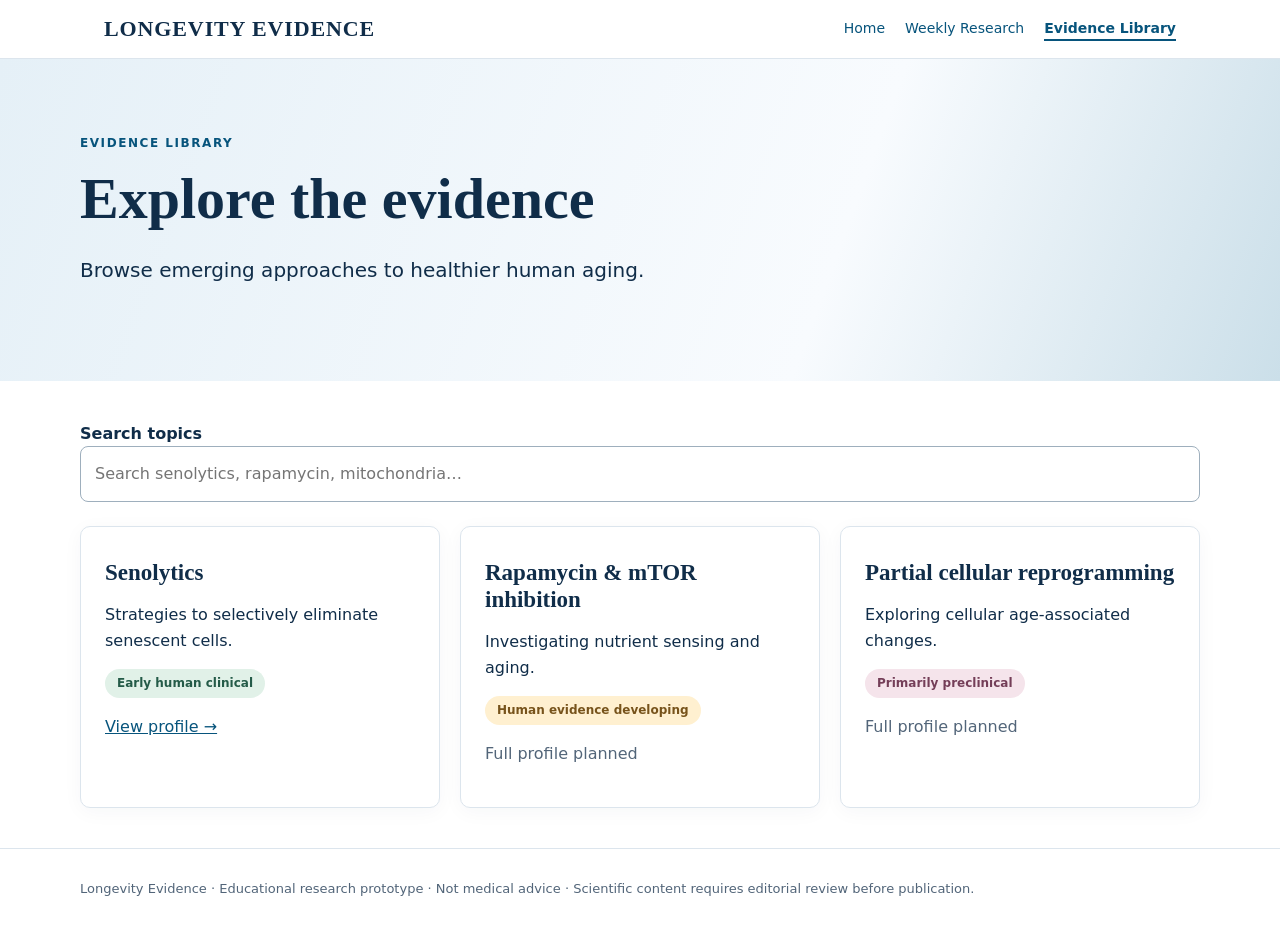
==== library.html @ 4e04d85f "Add files via upload Initial Longevity Evidence website" ====
<!doctype html><html lang="en"><head><meta charset="utf-8"><meta name="viewport" content="width=device-width, initial-scale=1"><meta name="description" content="Clear, evidence-led coverage of aging biology and rejuvenation research."><title>Evidence Library | Longevity Evidence</title><link rel="stylesheet" href="style.css"></head><body><header><nav><a class="brand" href="index.html">LONGEVITY EVIDENCE</a><div class="links"><a href="index.html" >Home</a><a href="research.html" >Weekly Research</a><a href="library.html" aria-current=page>Evidence Library</a></div></nav></header><div class="hero"><div class="wrap"><div class="eyebrow">Evidence library</div><h1>Explore the evidence</h1><p class="lead">Browse emerging approaches to healthier human aging.</p></div></div>
<section><div class="wrap"><label for="search"><strong>Search topics</strong></label><input id="search" type="search" placeholder="Search senolytics, rapamycin, mitochondria…" aria-label="Search evidence topics"><div class="grid" id="topics">
<article class="card" data-name="senolytics senescent cells"><h3>Senolytics</h3><p>Strategies to selectively eliminate senescent cells.</p><span class="pill">Early human clinical</span><p><a href="senolytics.html">View profile →</a></p></article>
<article class="card" data-name="rapamycin mtor"><h3>Rapamycin &amp; mTOR inhibition</h3><p>Investigating nutrient sensing and aging.</p><span class="pill warn">Human evidence developing</span><p class="muted">Full profile planned</p></article>
<article class="card" data-name="partial cellular reprogramming"><h3>Partial cellular reprogramming</h3><p>Exploring cellular age-associated changes.</p><span class="pill pre">Primarily preclinical</span><p class="muted">Full profile planned</p></article>
</div><p id="empty" hidden>No matching topics.</p></div></section>
<script>const input=document.querySelector("#search");input.addEventListener("input",()=>{let visible=0;document.querySelectorAll("#topics article").forEach(card=>{const match=card.dataset.name.includes(input.value.toLowerCase().trim());card.hidden=!match;if(match)visible++});document.querySelector("#empty").hidden=visible!==0})</script><footer><div class="wrap">Longevity Evidence · Educational research prototype · Not medical advice · Scientific content requires editorial review before publication.</div></footer></body></html>
---- style.css ----
:root{--navy:#102d49;--blue:#07547c;--muted:#526579;--line:#dce5ed;--bg:#f5f8fb}
*{box-sizing:border-box}body{margin:0;font:16px/1.6 system-ui,-apple-system,Segoe UI,sans-serif;color:var(--navy);background:#fff}
a{color:var(--blue)}header{border-bottom:1px solid var(--line);background:white;position:sticky;top:0;z-index:2}
nav{max-width:1120px;margin:auto;padding:16px 24px;display:flex;justify-content:space-between;align-items:center;gap:20px;flex-wrap:wrap}
.brand{font:700 22px Georgia,serif;letter-spacing:.04em;text-decoration:none;color:var(--navy)}
nav .links{display:flex;gap:20px;flex-wrap:wrap}nav .links a{text-decoration:none;font-size:14px}
nav .links a[aria-current=page]{font-weight:700;border-bottom:2px solid var(--blue)}
.hero{background:linear-gradient(110deg,#e5f0f7,#f8fbfe 65%,#cbdfe9);padding:75px 24px}
.wrap{max-width:1120px;margin:auto}.eyebrow{text-transform:uppercase;letter-spacing:.13em;font-size:12px;font-weight:700;color:var(--blue)}
h1,h2,h3{font-family:Georgia,serif;line-height:1.18}h1{font-size:clamp(36px,5vw,58px);max-width:740px;margin:12px 0}
h2{font-size:30px}h3{font-size:23px}p{max-width:800px}.lead{font-size:20px;max-width:690px}
.btn{display:inline-block;background:var(--blue);color:white;text-decoration:none;padding:12px 18px;border-radius:6px;font-weight:650;margin:8px 10px 0 0}
.btn.alt{background:white;color:var(--blue);border:1px solid var(--blue)}
section{padding:40px 24px}.soft{background:var(--bg)}.grid{display:grid;grid-template-columns:repeat(3,minmax(0,1fr));gap:20px}
.card{background:white;border:1px solid var(--line);border-radius:10px;padding:24px;box-shadow:0 4px 20px #0c34510a}
.card h3{margin:8px 0}.pill{display:inline-block;background:#e1f1e8;color:#245b48;border-radius:99px;padding:5px 12px;font-size:12px;font-weight:700}
.pill.warn{background:#fff0d0;color:#77531b}.pill.pre{background:#f5e4eb;color:#743e58}
.muted{color:var(--muted)}.cols{display:grid;grid-template-columns:2fr 1fr;gap:30px}
table{width:100%;border-collapse:collapse}td,th{text-align:left;border-bottom:1px solid var(--line);padding:12px;vertical-align:top}
input{width:100%;padding:14px;border:1px solid #9eafbd;border-radius:8px;font:inherit;margin:0 0 24px}
footer{padding:30px 24px;border-top:1px solid var(--line);font-size:13px;color:var(--muted)}
.notice{background:#edf4f8;border-left:4px solid var(--blue);padding:16px 20px;border-radius:4px}
@media(max-width:700px){.grid,.cols{grid-template-columns:1fr}.hero{padding:50px 24px}nav{align-items:flex-start}.brand{font-size:19px}}
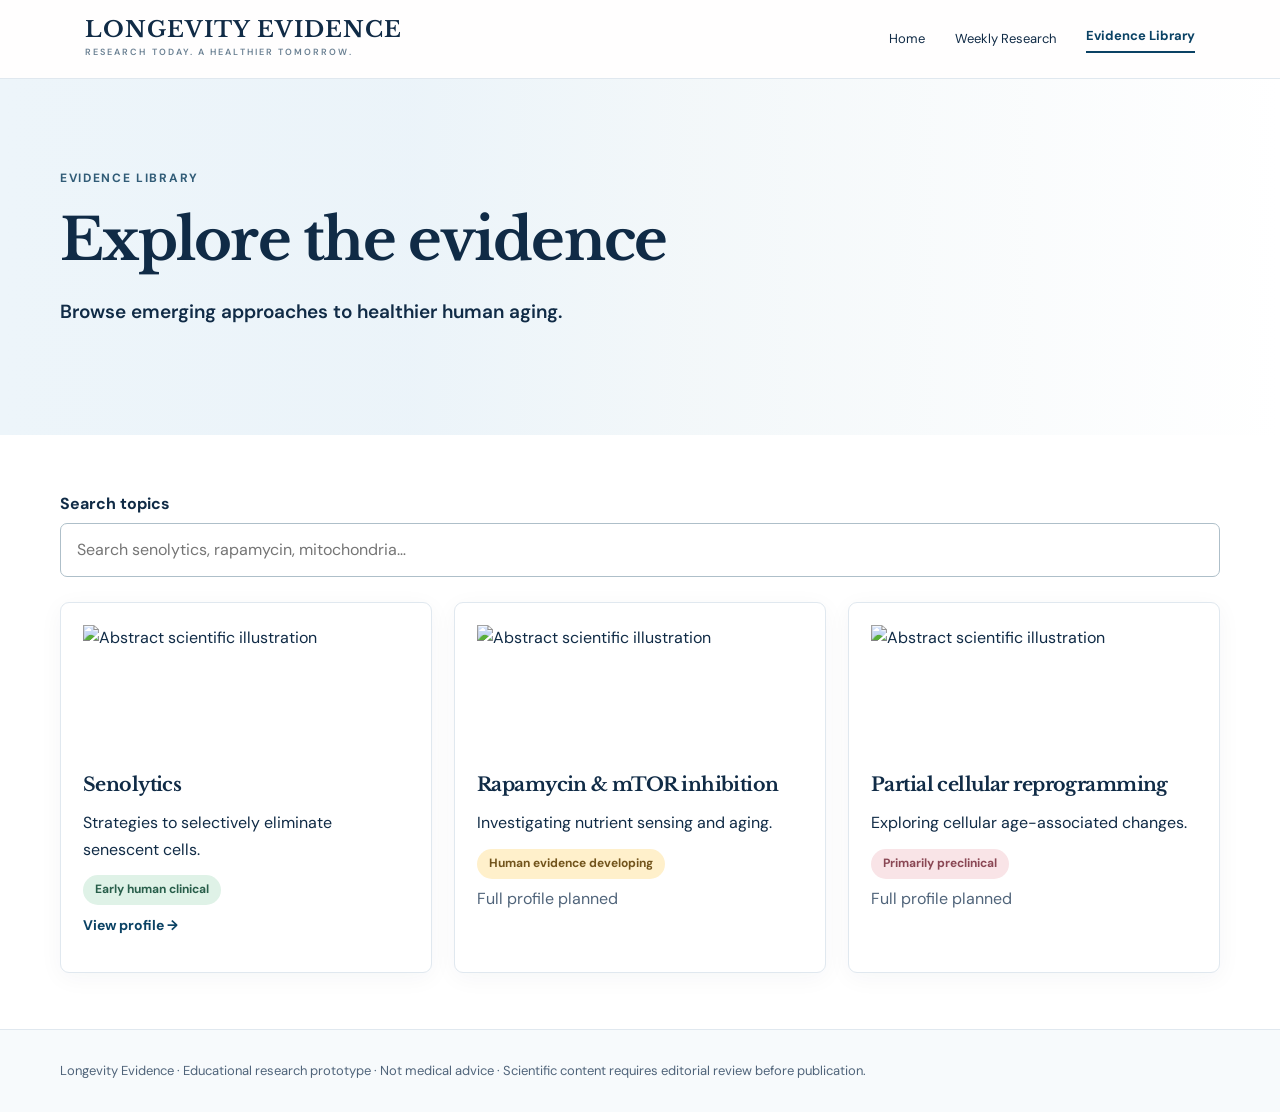
==== commit 5882593b: "Add files via upload Website visual redesign v0.2." ====
--- a/library.html
+++ b/library.html
@@ -1,7 +1,7 @@
-<!doctype html><html lang="en"><head><meta charset="utf-8"><meta name="viewport" content="width=device-width, initial-scale=1"><meta name="description" content="Clear, evidence-led coverage of aging biology and rejuvenation research."><title>Evidence Library | Longevity Evidence</title><link rel="stylesheet" href="style.css"></head><body><header><nav><a class="brand" href="index.html">LONGEVITY EVIDENCE</a><div class="links"><a href="index.html" >Home</a><a href="research.html" >Weekly Research</a><a href="library.html" aria-current=page>Evidence Library</a></div></nav></header><div class="hero"><div class="wrap"><div class="eyebrow">Evidence library</div><h1>Explore the evidence</h1><p class="lead">Browse emerging approaches to healthier human aging.</p></div></div>
+<!doctype html><html lang="en"><head><meta charset="utf-8"><meta name="viewport" content="width=device-width, initial-scale=1"><meta name="description" content="Clear, evidence-led coverage of aging biology and rejuvenation research."><title>Evidence Library | Longevity Evidence</title><link rel="stylesheet" href="style.css"></head><body><header><nav><a class="brand" href="index.html">LONGEVITY EVIDENCE<span class="tagline">RESEARCH TODAY. A HEALTHIER TOMORROW.</span></a><div class="links"><a href="index.html" >Home</a><a href="research.html" >Weekly Research</a><a href="library.html" aria-current=page>Evidence Library</a></div></nav></header><div class="hero"><div class="wrap"><div class="eyebrow">Evidence library</div><h1>Explore the evidence</h1><p class="lead">Browse emerging approaches to healthier human aging.</p></div></div>
 <section><div class="wrap"><label for="search"><strong>Search topics</strong></label><input id="search" type="search" placeholder="Search senolytics, rapamycin, mitochondria…" aria-label="Search evidence topics"><div class="grid" id="topics">
-<article class="card" data-name="senolytics senescent cells"><h3>Senolytics</h3><p>Strategies to selectively eliminate senescent cells.</p><span class="pill">Early human clinical</span><p><a href="senolytics.html">View profile →</a></p></article>
-<article class="card" data-name="rapamycin mtor"><h3>Rapamycin &amp; mTOR inhibition</h3><p>Investigating nutrient sensing and aging.</p><span class="pill warn">Human evidence developing</span><p class="muted">Full profile planned</p></article>
-<article class="card" data-name="partial cellular reprogramming"><h3>Partial cellular reprogramming</h3><p>Exploring cellular age-associated changes.</p><span class="pill pre">Primarily preclinical</span><p class="muted">Full profile planned</p></article>
+<article class="card" data-name="senolytics senescent cells"><img src="assets/cells.svg" alt="Abstract scientific illustration"><h3>Senolytics</h3><p>Strategies to selectively eliminate senescent cells.</p><span class="pill">Early human clinical</span><p><a href="senolytics.html">View profile →</a></p></article>
+<article class="card" data-name="rapamycin mtor"><img src="assets/molecule.svg" alt="Abstract scientific illustration"><h3>Rapamycin &amp; mTOR inhibition</h3><p>Investigating nutrient sensing and aging.</p><span class="pill warn">Human evidence developing</span><p class="muted">Full profile planned</p></article>
+<article class="card" data-name="partial cellular reprogramming"><img src="assets/dna.svg" alt="Abstract scientific illustration"><h3>Partial cellular reprogramming</h3><p>Exploring cellular age-associated changes.</p><span class="pill pre">Primarily preclinical</span><p class="muted">Full profile planned</p></article>
 </div><p id="empty" hidden>No matching topics.</p></div></section>
 <script>const input=document.querySelector("#search");input.addEventListener("input",()=>{let visible=0;document.querySelectorAll("#topics article").forEach(card=>{const match=card.dataset.name.includes(input.value.toLowerCase().trim());card.hidden=!match;if(match)visible++});document.querySelector("#empty").hidden=visible!==0})</script><footer><div class="wrap">Longevity Evidence · Educational research prototype · Not medical advice · Scientific content requires editorial review before publication.</div></footer></body></html>
--- a/style.css
+++ b/style.css
@@ -1,24 +1,22 @@
-
-:root{--navy:#102d49;--blue:#07547c;--muted:#526579;--line:#dce5ed;--bg:#f5f8fb}
-*{box-sizing:border-box}body{margin:0;font:16px/1.6 system-ui,-apple-system,Segoe UI,sans-serif;color:var(--navy);background:#fff}
-a{color:var(--blue)}header{border-bottom:1px solid var(--line);background:white;position:sticky;top:0;z-index:2}
-nav{max-width:1120px;margin:auto;padding:16px 24px;display:flex;justify-content:space-between;align-items:center;gap:20px;flex-wrap:wrap}
-.brand{font:700 22px Georgia,serif;letter-spacing:.04em;text-decoration:none;color:var(--navy)}
-nav .links{display:flex;gap:20px;flex-wrap:wrap}nav .links a{text-decoration:none;font-size:14px}
-nav .links a[aria-current=page]{font-weight:700;border-bottom:2px solid var(--blue)}
-.hero{background:linear-gradient(110deg,#e5f0f7,#f8fbfe 65%,#cbdfe9);padding:75px 24px}
-.wrap{max-width:1120px;margin:auto}.eyebrow{text-transform:uppercase;letter-spacing:.13em;font-size:12px;font-weight:700;color:var(--blue)}
-h1,h2,h3{font-family:Georgia,serif;line-height:1.18}h1{font-size:clamp(36px,5vw,58px);max-width:740px;margin:12px 0}
-h2{font-size:30px}h3{font-size:23px}p{max-width:800px}.lead{font-size:20px;max-width:690px}
-.btn{display:inline-block;background:var(--blue);color:white;text-decoration:none;padding:12px 18px;border-radius:6px;font-weight:650;margin:8px 10px 0 0}
-.btn.alt{background:white;color:var(--blue);border:1px solid var(--blue)}
-section{padding:40px 24px}.soft{background:var(--bg)}.grid{display:grid;grid-template-columns:repeat(3,minmax(0,1fr));gap:20px}
-.card{background:white;border:1px solid var(--line);border-radius:10px;padding:24px;box-shadow:0 4px 20px #0c34510a}
-.card h3{margin:8px 0}.pill{display:inline-block;background:#e1f1e8;color:#245b48;border-radius:99px;padding:5px 12px;font-size:12px;font-weight:700}
-.pill.warn{background:#fff0d0;color:#77531b}.pill.pre{background:#f5e4eb;color:#743e58}
-.muted{color:var(--muted)}.cols{display:grid;grid-template-columns:2fr 1fr;gap:30px}
-table{width:100%;border-collapse:collapse}td,th{text-align:left;border-bottom:1px solid var(--line);padding:12px;vertical-align:top}
-input{width:100%;padding:14px;border:1px solid #9eafbd;border-radius:8px;font:inherit;margin:0 0 24px}
-footer{padding:30px 24px;border-top:1px solid var(--line);font-size:13px;color:var(--muted)}
-.notice{background:#edf4f8;border-left:4px solid var(--blue);padding:16px 20px;border-radius:4px}
-@media(max-width:700px){.grid,.cols{grid-template-columns:1fr}.hero{padding:50px 24px}nav{align-items:flex-start}.brand{font-size:19px}}
+@import url('https://fonts.googleapis.com/css2?family=DM+Sans:wght@400;500;600;700&family=Libre+Baskerville:wght@400;700&display=swap');
+:root{--ink:#102b46;--navy:#0a4264;--muted:#50647a;--line:#e0e8ef;--soft:#f2f7fa}*{box-sizing:border-box}
+body{margin:0;color:var(--ink);background:white;font:16px/1.65 "DM Sans",system-ui,sans-serif}a{color:var(--navy)}
+header{position:sticky;top:0;background:#fffefef7;backdrop-filter:blur(12px);border-bottom:1px solid var(--line);z-index:4}
+nav,.wrap{max-width:1160px;margin:auto}nav{padding:17px 25px;display:flex;justify-content:space-between;align-items:center;gap:24px;flex-wrap:wrap}
+.brand{font:700 22px/1.2 "Libre Baskerville",Georgia,serif;letter-spacing:.045em;color:var(--ink);text-decoration:none}
+.tagline{display:block;font:600 9px/2 "DM Sans",sans-serif;letter-spacing:.23em;color:#6b8193}
+.links{display:flex;gap:30px;align-items:center;flex-wrap:wrap}.links a{font-size:13px;text-decoration:none;color:var(--ink)}.links a[aria-current]{font-weight:700;color:var(--navy);border-bottom:2px solid var(--navy);padding-bottom:5px}
+.hero{background:linear-gradient(90deg,#edf5fa 0%,#eaf3f9ef 32%,#edf4f7ab 54%,#fff0 100%),url("assets/mountains.svg") center 45%/cover;padding:90px 25px}
+.hero .wrap{position:relative}.hero p{max-width:650px}.eyebrow{font-size:12px;text-transform:uppercase;letter-spacing:.14em;color:#315c77;font-weight:700}
+h1,h2,h3{font-family:"Libre Baskerville",Georgia,serif;line-height:1.28;letter-spacing:-.03em}h1{font-size:clamp(36px,4.5vw,58px);max-width:700px;margin:15px 0}h2{font-size:clamp(25px,2.8vw,33px);margin:12px 0 18px}h3{font-size:19px;margin:13px 0}
+.lead{font-size:19px;line-height:1.55;font-weight:600}.btn{display:inline-block;background:#08466a;color:#fff;padding:11px 19px;border-radius:5px;text-decoration:none;font-weight:700;font-size:13px;margin:12px 12px 0 0;box-shadow:0 4px 8px #10344b20}.btn.alt{background:#ffffffe8;color:var(--navy);border:1px solid var(--navy);box-shadow:none}
+section{padding:56px 25px}.soft{background:var(--soft)}.sectiontop{display:flex;justify-content:space-between;align-items:baseline;gap:16px;flex-wrap:wrap;margin-bottom:18px}.grid{display:grid;grid-template-columns:repeat(3,minmax(0,1fr));gap:22px}
+.card{border:1px solid var(--line);border-radius:9px;background:white;box-shadow:0 5px 24px #12344c0b;overflow:hidden;padding:22px}.card.image-card{padding:0}.card-body{padding:20px}.card img{width:100%;height:135px;object-fit:cover;display:block}.card p{margin:7px 0 12px}.card a{font-size:14px;font-weight:700;text-decoration:none}
+.pill{display:inline-block;padding:5px 12px;border-radius:30px;background:#dff2e7;color:#285e4a;font-size:12px;font-weight:700}.pill.warn{background:#fff0cb;color:#72541c}.pill.pre{background:#f9e4e7;color:#8a4754}
+.muted{color:var(--muted)}.cols{display:grid;grid-template-columns:minmax(0,2fr) minmax(245px,1fr);gap:34px}
+.feature{display:grid;grid-template-columns:1.25fr 1fr;gap:36px;align-items:center}.feature img{width:100%;border-radius:8px;max-height:300px;object-fit:cover}
+.framework{display:flex;justify-content:space-between;gap:12px;flex-wrap:wrap}.step{text-align:center;flex:1;min-width:110px}.step .bubble{height:70px;width:70px;margin:auto;border-radius:50%;display:grid;place-items:center;font-size:27px;background:#e1ebf9}.step:nth-child(2) .bubble{background:#e0f3e9}.step:nth-child(3) .bubble{background:#fff0d0}.step:nth-child(4) .bubble{background:#f8e4e7}
+table{width:100%;border-collapse:collapse}td,th{padding:13px 9px;border-bottom:1px solid var(--line);text-align:left;vertical-align:top}
+input{width:100%;font:inherit;border:1px solid #aebfc9;border-radius:7px;padding:13px 16px;margin:5px 0 25px}.notice{padding:18px 21px;background:#edf5f9;border-left:4px solid var(--navy);border-radius:5px}
+footer{border-top:1px solid var(--line);background:#f7fafc;color:var(--muted);padding:30px 25px;font-size:13px}
+[hidden]{display:none!important}@media(max-width:750px){.grid,.cols,.feature{grid-template-columns:1fr}.hero{padding:60px 24px;background:linear-gradient(90deg,#eff7fbed,#eff7fbd1),url("assets/mountains.svg") center/cover}.links{gap:15px}.brand{font-size:17px}.tagline{font-size:8px}section{padding:38px 22px}.feature img{max-height:230px}}
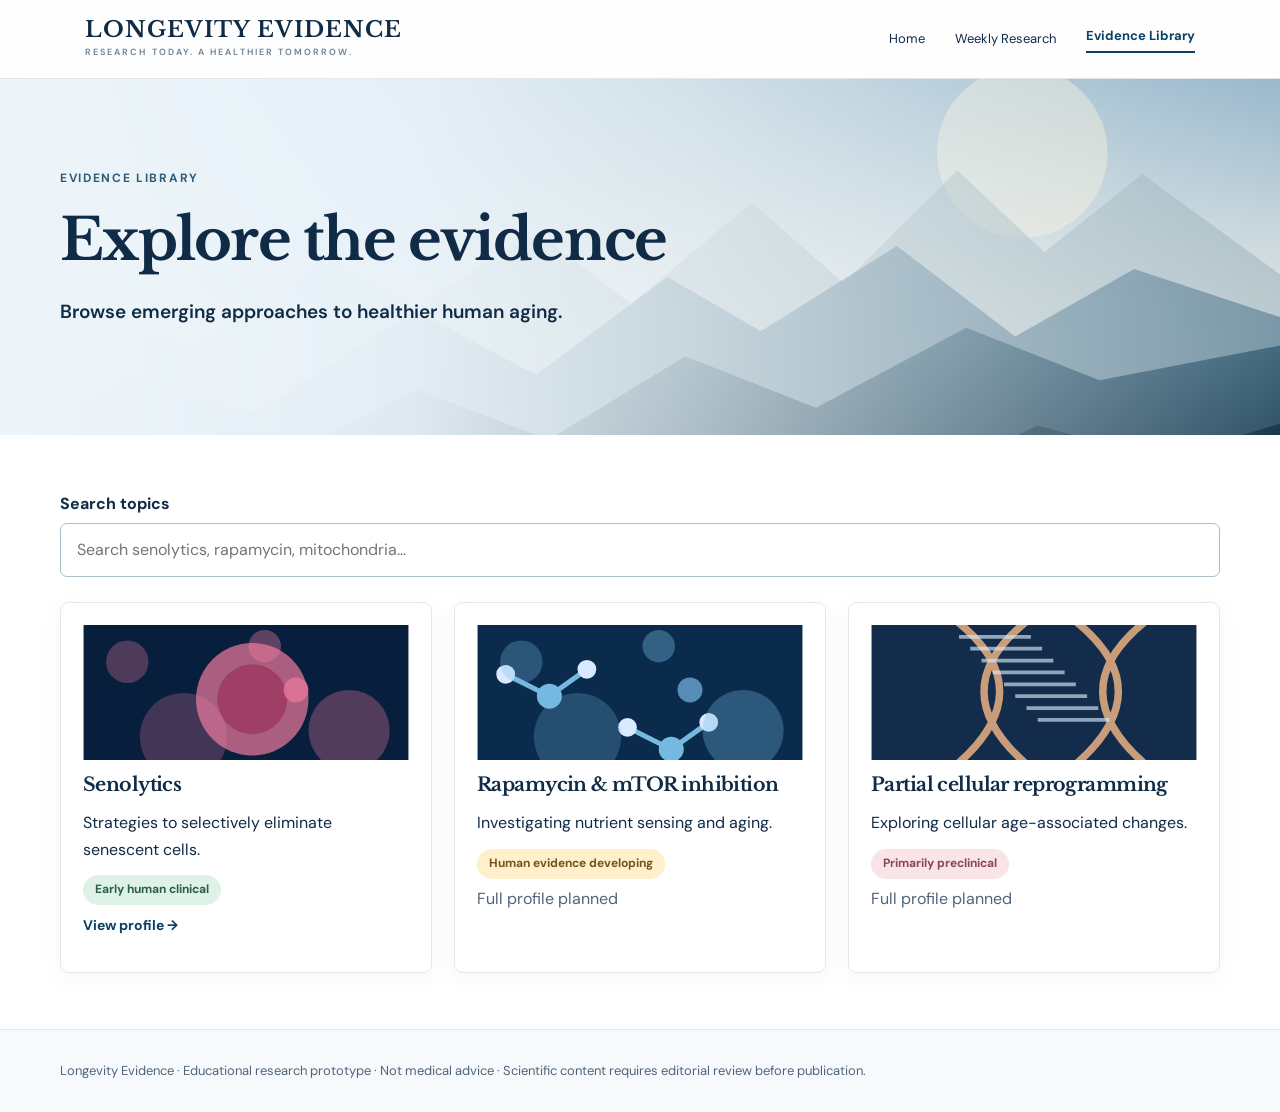
==== commit b80c549c: "Add files via upload Enhance visual" ====
--- a/library.html
+++ b/library.html
@@ -1,7 +1,7 @@
 <!doctype html><html lang="en"><head><meta charset="utf-8"><meta name="viewport" content="width=device-width, initial-scale=1"><meta name="description" content="Clear, evidence-led coverage of aging biology and rejuvenation research."><title>Evidence Library | Longevity Evidence</title><link rel="stylesheet" href="style.css"></head><body><header><nav><a class="brand" href="index.html">LONGEVITY EVIDENCE<span class="tagline">RESEARCH TODAY. A HEALTHIER TOMORROW.</span></a><div class="links"><a href="index.html" >Home</a><a href="research.html" >Weekly Research</a><a href="library.html" aria-current=page>Evidence Library</a></div></nav></header><div class="hero"><div class="wrap"><div class="eyebrow">Evidence library</div><h1>Explore the evidence</h1><p class="lead">Browse emerging approaches to healthier human aging.</p></div></div>
 <section><div class="wrap"><label for="search"><strong>Search topics</strong></label><input id="search" type="search" placeholder="Search senolytics, rapamycin, mitochondria…" aria-label="Search evidence topics"><div class="grid" id="topics">
-<article class="card" data-name="senolytics senescent cells"><img src="assets/cells.svg" alt="Abstract scientific illustration"><h3>Senolytics</h3><p>Strategies to selectively eliminate senescent cells.</p><span class="pill">Early human clinical</span><p><a href="senolytics.html">View profile →</a></p></article>
-<article class="card" data-name="rapamycin mtor"><img src="assets/molecule.svg" alt="Abstract scientific illustration"><h3>Rapamycin &amp; mTOR inhibition</h3><p>Investigating nutrient sensing and aging.</p><span class="pill warn">Human evidence developing</span><p class="muted">Full profile planned</p></article>
-<article class="card" data-name="partial cellular reprogramming"><img src="assets/dna.svg" alt="Abstract scientific illustration"><h3>Partial cellular reprogramming</h3><p>Exploring cellular age-associated changes.</p><span class="pill pre">Primarily preclinical</span><p class="muted">Full profile planned</p></article>
+<article class="card" data-name="senolytics senescent cells"><img src="cells.svg" alt="Abstract scientific illustration"><h3>Senolytics</h3><p>Strategies to selectively eliminate senescent cells.</p><span class="pill">Early human clinical</span><p><a href="senolytics.html">View profile →</a></p></article>
+<article class="card" data-name="rapamycin mtor"><img src="molecule.svg" alt="Abstract scientific illustration"><h3>Rapamycin &amp; mTOR inhibition</h3><p>Investigating nutrient sensing and aging.</p><span class="pill warn">Human evidence developing</span><p class="muted">Full profile planned</p></article>
+<article class="card" data-name="partial cellular reprogramming"><img src="dna.svg" alt="Abstract scientific illustration"><h3>Partial cellular reprogramming</h3><p>Exploring cellular age-associated changes.</p><span class="pill pre">Primarily preclinical</span><p class="muted">Full profile planned</p></article>
 </div><p id="empty" hidden>No matching topics.</p></div></section>
 <script>const input=document.querySelector("#search");input.addEventListener("input",()=>{let visible=0;document.querySelectorAll("#topics article").forEach(card=>{const match=card.dataset.name.includes(input.value.toLowerCase().trim());card.hidden=!match;if(match)visible++});document.querySelector("#empty").hidden=visible!==0})</script><footer><div class="wrap">Longevity Evidence · Educational research prototype · Not medical advice · Scientific content requires editorial review before publication.</div></footer></body></html>
--- a/style.css
+++ b/style.css
@@ -6,7 +6,7 @@
 .brand{font:700 22px/1.2 "Libre Baskerville",Georgia,serif;letter-spacing:.045em;color:var(--ink);text-decoration:none}
 .tagline{display:block;font:600 9px/2 "DM Sans",sans-serif;letter-spacing:.23em;color:#6b8193}
 .links{display:flex;gap:30px;align-items:center;flex-wrap:wrap}.links a{font-size:13px;text-decoration:none;color:var(--ink)}.links a[aria-current]{font-weight:700;color:var(--navy);border-bottom:2px solid var(--navy);padding-bottom:5px}
-.hero{background:linear-gradient(90deg,#edf5fa 0%,#eaf3f9ef 32%,#edf4f7ab 54%,#fff0 100%),url("assets/mountains.svg") center 45%/cover;padding:90px 25px}
+.hero{background:linear-gradient(90deg,#edf5fa 0%,#eaf3f9ef 32%,#edf4f7ab 54%,#fff0 100%),url("mountains.svg") center 45%/cover;padding:90px 25px}
 .hero .wrap{position:relative}.hero p{max-width:650px}.eyebrow{font-size:12px;text-transform:uppercase;letter-spacing:.14em;color:#315c77;font-weight:700}
 h1,h2,h3{font-family:"Libre Baskerville",Georgia,serif;line-height:1.28;letter-spacing:-.03em}h1{font-size:clamp(36px,4.5vw,58px);max-width:700px;margin:15px 0}h2{font-size:clamp(25px,2.8vw,33px);margin:12px 0 18px}h3{font-size:19px;margin:13px 0}
 .lead{font-size:19px;line-height:1.55;font-weight:600}.btn{display:inline-block;background:#08466a;color:#fff;padding:11px 19px;border-radius:5px;text-decoration:none;font-weight:700;font-size:13px;margin:12px 12px 0 0;box-shadow:0 4px 8px #10344b20}.btn.alt{background:#ffffffe8;color:var(--navy);border:1px solid var(--navy);box-shadow:none}
@@ -19,4 +19,4 @@
 table{width:100%;border-collapse:collapse}td,th{padding:13px 9px;border-bottom:1px solid var(--line);text-align:left;vertical-align:top}
 input{width:100%;font:inherit;border:1px solid #aebfc9;border-radius:7px;padding:13px 16px;margin:5px 0 25px}.notice{padding:18px 21px;background:#edf5f9;border-left:4px solid var(--navy);border-radius:5px}
 footer{border-top:1px solid var(--line);background:#f7fafc;color:var(--muted);padding:30px 25px;font-size:13px}
-[hidden]{display:none!important}@media(max-width:750px){.grid,.cols,.feature{grid-template-columns:1fr}.hero{padding:60px 24px;background:linear-gradient(90deg,#eff7fbed,#eff7fbd1),url("assets/mountains.svg") center/cover}.links{gap:15px}.brand{font-size:17px}.tagline{font-size:8px}section{padding:38px 22px}.feature img{max-height:230px}}+[hidden]{display:none!important}@media(max-width:750px){.grid,.cols,.feature{grid-template-columns:1fr}.hero{padding:60px 24px;background:linear-gradient(90deg,#eff7fbed,#eff7fbd1),url("mountains.svg") center/cover}.links{gap:15px}.brand{font-size:17px}.tagline{font-size:8px}section{padding:38px 22px}.feature img{max-height:230px}}
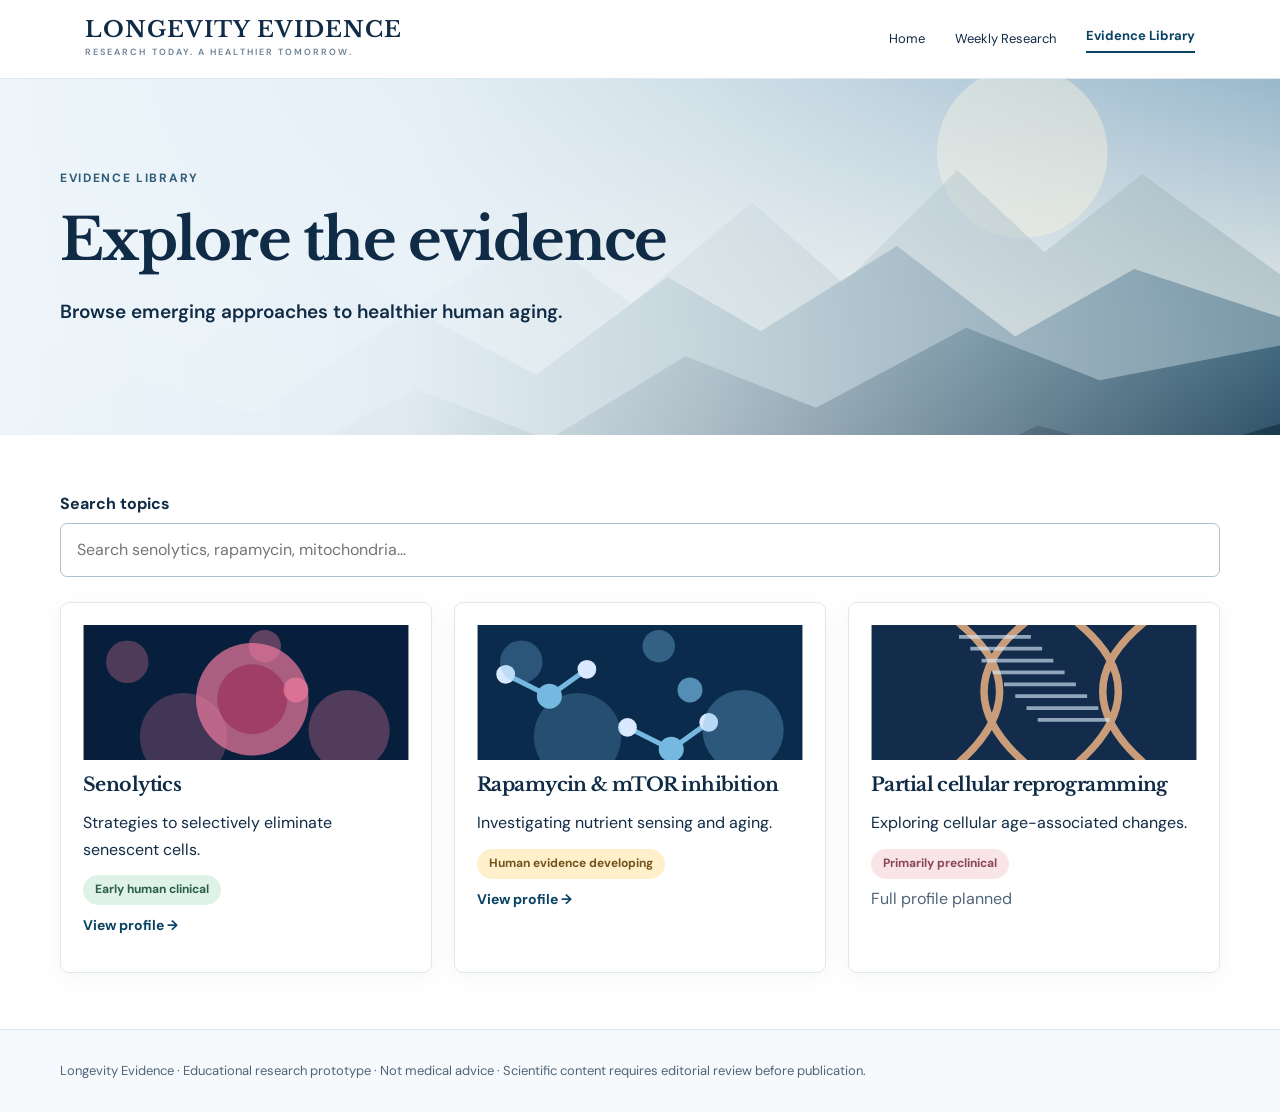
==== commit dcfc6356: "Add files via upload" ====
--- a/library.html
+++ b/library.html
@@ -1,7 +1,7 @@
 <!doctype html><html lang="en"><head><meta charset="utf-8"><meta name="viewport" content="width=device-width, initial-scale=1"><meta name="description" content="Clear, evidence-led coverage of aging biology and rejuvenation research."><title>Evidence Library | Longevity Evidence</title><link rel="stylesheet" href="style.css"></head><body><header><nav><a class="brand" href="index.html">LONGEVITY EVIDENCE<span class="tagline">RESEARCH TODAY. A HEALTHIER TOMORROW.</span></a><div class="links"><a href="index.html" >Home</a><a href="research.html" >Weekly Research</a><a href="library.html" aria-current=page>Evidence Library</a></div></nav></header><div class="hero"><div class="wrap"><div class="eyebrow">Evidence library</div><h1>Explore the evidence</h1><p class="lead">Browse emerging approaches to healthier human aging.</p></div></div>
 <section><div class="wrap"><label for="search"><strong>Search topics</strong></label><input id="search" type="search" placeholder="Search senolytics, rapamycin, mitochondria…" aria-label="Search evidence topics"><div class="grid" id="topics">
 <article class="card" data-name="senolytics senescent cells"><img src="cells.svg" alt="Abstract scientific illustration"><h3>Senolytics</h3><p>Strategies to selectively eliminate senescent cells.</p><span class="pill">Early human clinical</span><p><a href="senolytics.html">View profile →</a></p></article>
-<article class="card" data-name="rapamycin mtor"><img src="molecule.svg" alt="Abstract scientific illustration"><h3>Rapamycin &amp; mTOR inhibition</h3><p>Investigating nutrient sensing and aging.</p><span class="pill warn">Human evidence developing</span><p class="muted">Full profile planned</p></article>
+<article class="card" data-name="rapamycin mtor"><img src="molecule.svg" alt="Abstract scientific illustration"><h3>Rapamycin &amp; mTOR inhibition</h3><p>Investigating nutrient sensing and aging.</p><span class="pill warn">Human evidence developing</span><p><a href="rapamycin.html">View profile →</a></p></article>
 <article class="card" data-name="partial cellular reprogramming"><img src="dna.svg" alt="Abstract scientific illustration"><h3>Partial cellular reprogramming</h3><p>Exploring cellular age-associated changes.</p><span class="pill pre">Primarily preclinical</span><p class="muted">Full profile planned</p></article>
 </div><p id="empty" hidden>No matching topics.</p></div></section>
 <script>const input=document.querySelector("#search");input.addEventListener("input",()=>{let visible=0;document.querySelectorAll("#topics article").forEach(card=>{const match=card.dataset.name.includes(input.value.toLowerCase().trim());card.hidden=!match;if(match)visible++});document.querySelector("#empty").hidden=visible!==0})</script><footer><div class="wrap">Longevity Evidence · Educational research prototype · Not medical advice · Scientific content requires editorial review before publication.</div></footer></body></html>
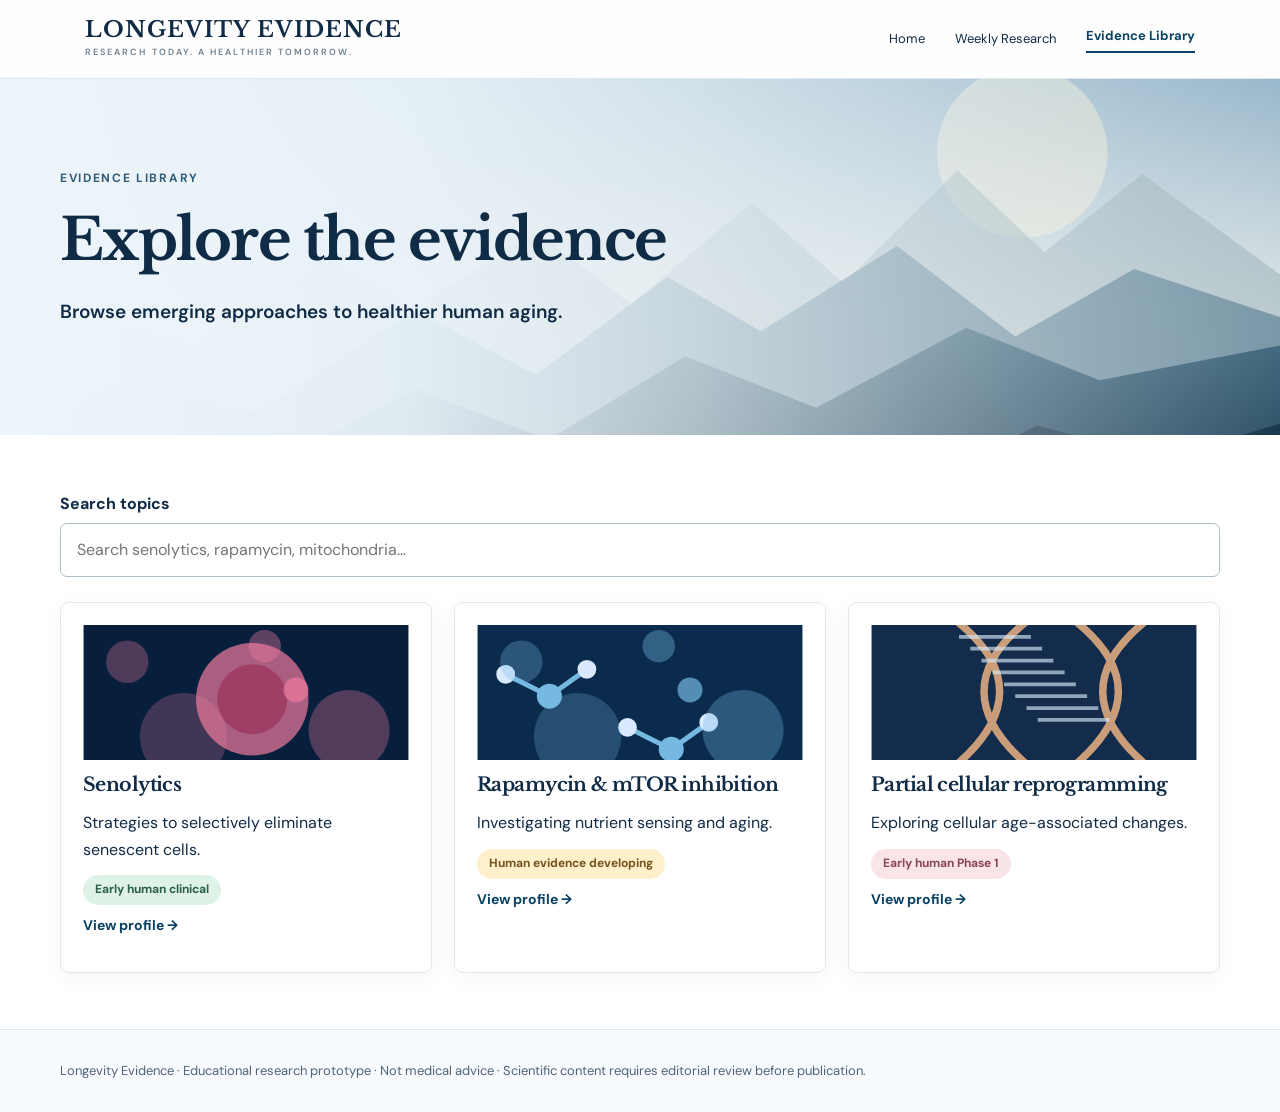
==== commit a9e7287f: "Add files via upload" ====
--- a/library.html
+++ b/library.html
@@ -2,6 +2,6 @@
 <section><div class="wrap"><label for="search"><strong>Search topics</strong></label><input id="search" type="search" placeholder="Search senolytics, rapamycin, mitochondria…" aria-label="Search evidence topics"><div class="grid" id="topics">
 <article class="card" data-name="senolytics senescent cells"><img src="cells.svg" alt="Abstract scientific illustration"><h3>Senolytics</h3><p>Strategies to selectively eliminate senescent cells.</p><span class="pill">Early human clinical</span><p><a href="senolytics.html">View profile →</a></p></article>
 <article class="card" data-name="rapamycin mtor"><img src="molecule.svg" alt="Abstract scientific illustration"><h3>Rapamycin &amp; mTOR inhibition</h3><p>Investigating nutrient sensing and aging.</p><span class="pill warn">Human evidence developing</span><p><a href="rapamycin.html">View profile →</a></p></article>
-<article class="card" data-name="partial cellular reprogramming"><img src="dna.svg" alt="Abstract scientific illustration"><h3>Partial cellular reprogramming</h3><p>Exploring cellular age-associated changes.</p><span class="pill pre">Primarily preclinical</span><p class="muted">Full profile planned</p></article>
+<article class="card" data-name="partial cellular reprogramming"><img src="dna.svg" alt="Abstract scientific illustration"><h3>Partial cellular reprogramming</h3><p>Exploring cellular age-associated changes.</p><span class="pill pre">Early human Phase 1</span><p><a href="reprogramming.html">View profile →</a></p></article>
 </div><p id="empty" hidden>No matching topics.</p></div></section>
 <script>const input=document.querySelector("#search");input.addEventListener("input",()=>{let visible=0;document.querySelectorAll("#topics article").forEach(card=>{const match=card.dataset.name.includes(input.value.toLowerCase().trim());card.hidden=!match;if(match)visible++});document.querySelector("#empty").hidden=visible!==0})</script><footer><div class="wrap">Longevity Evidence · Educational research prototype · Not medical advice · Scientific content requires editorial review before publication.</div></footer></body></html>
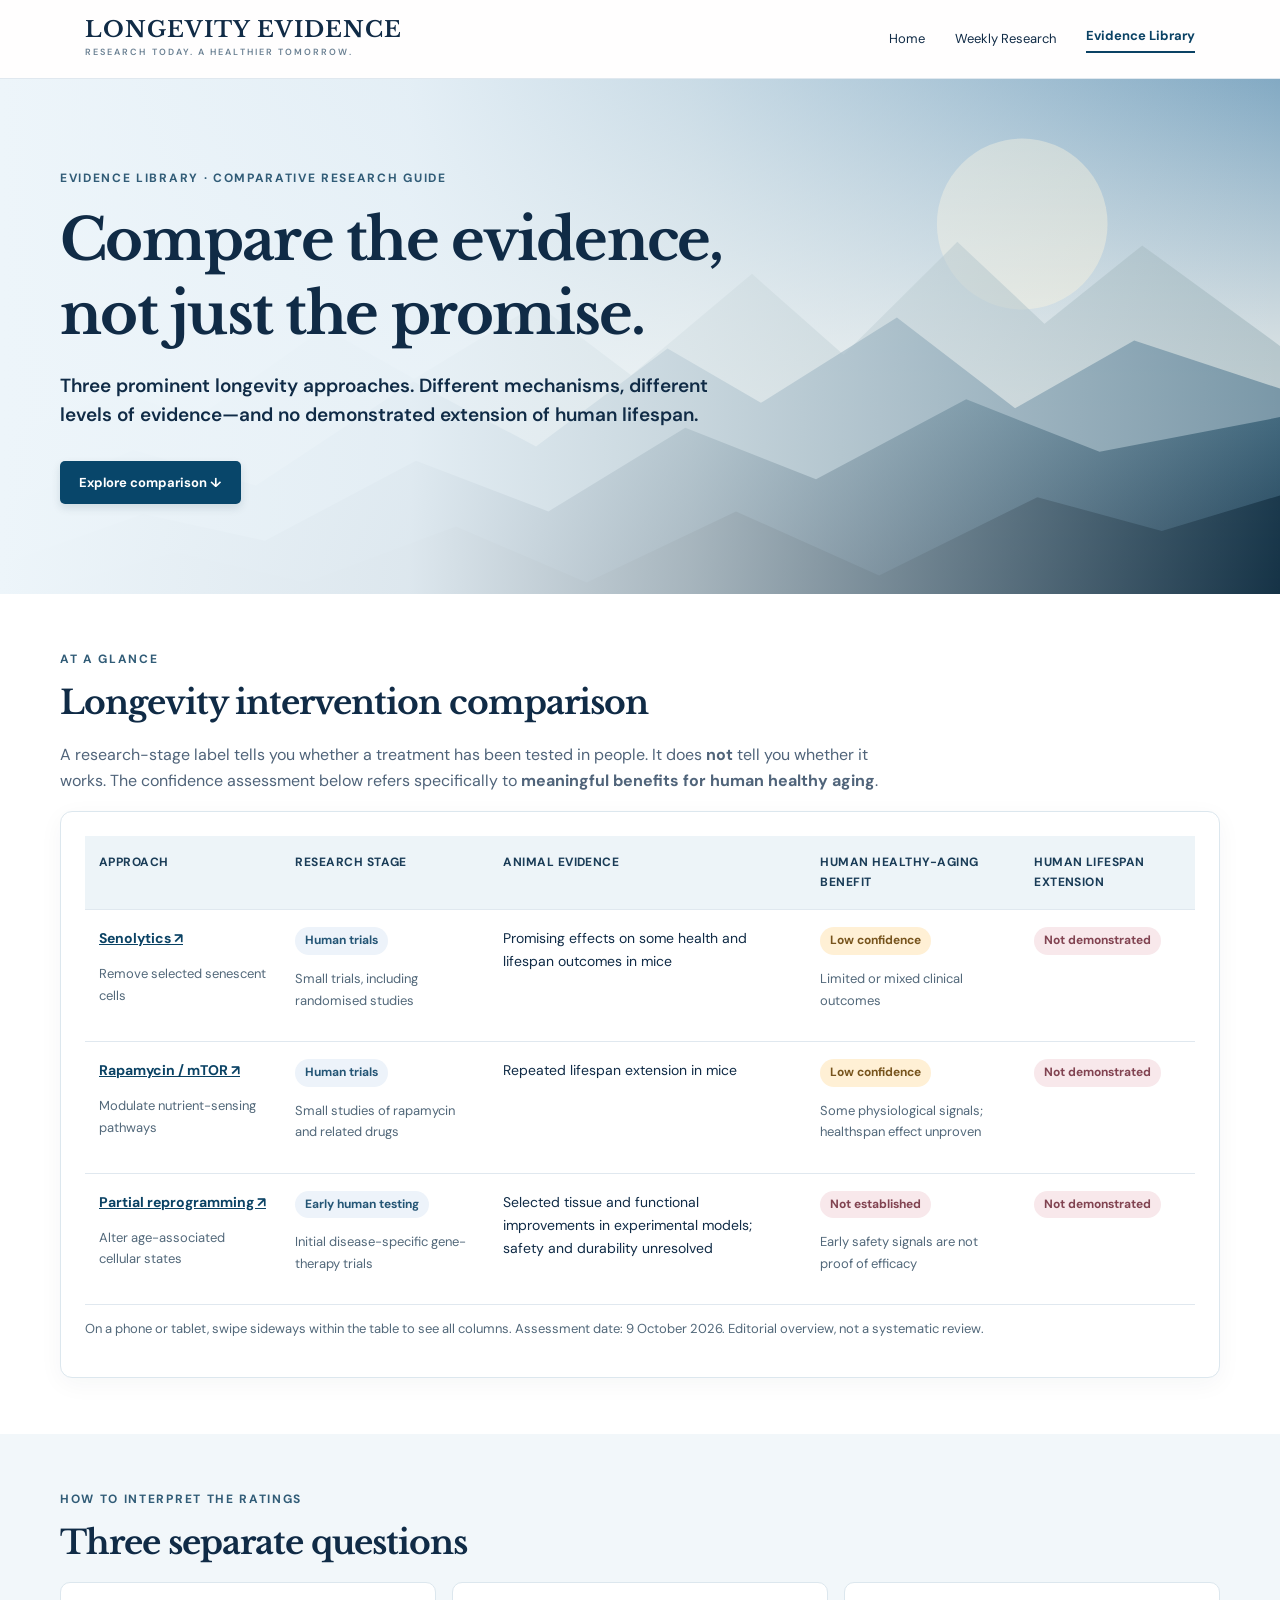
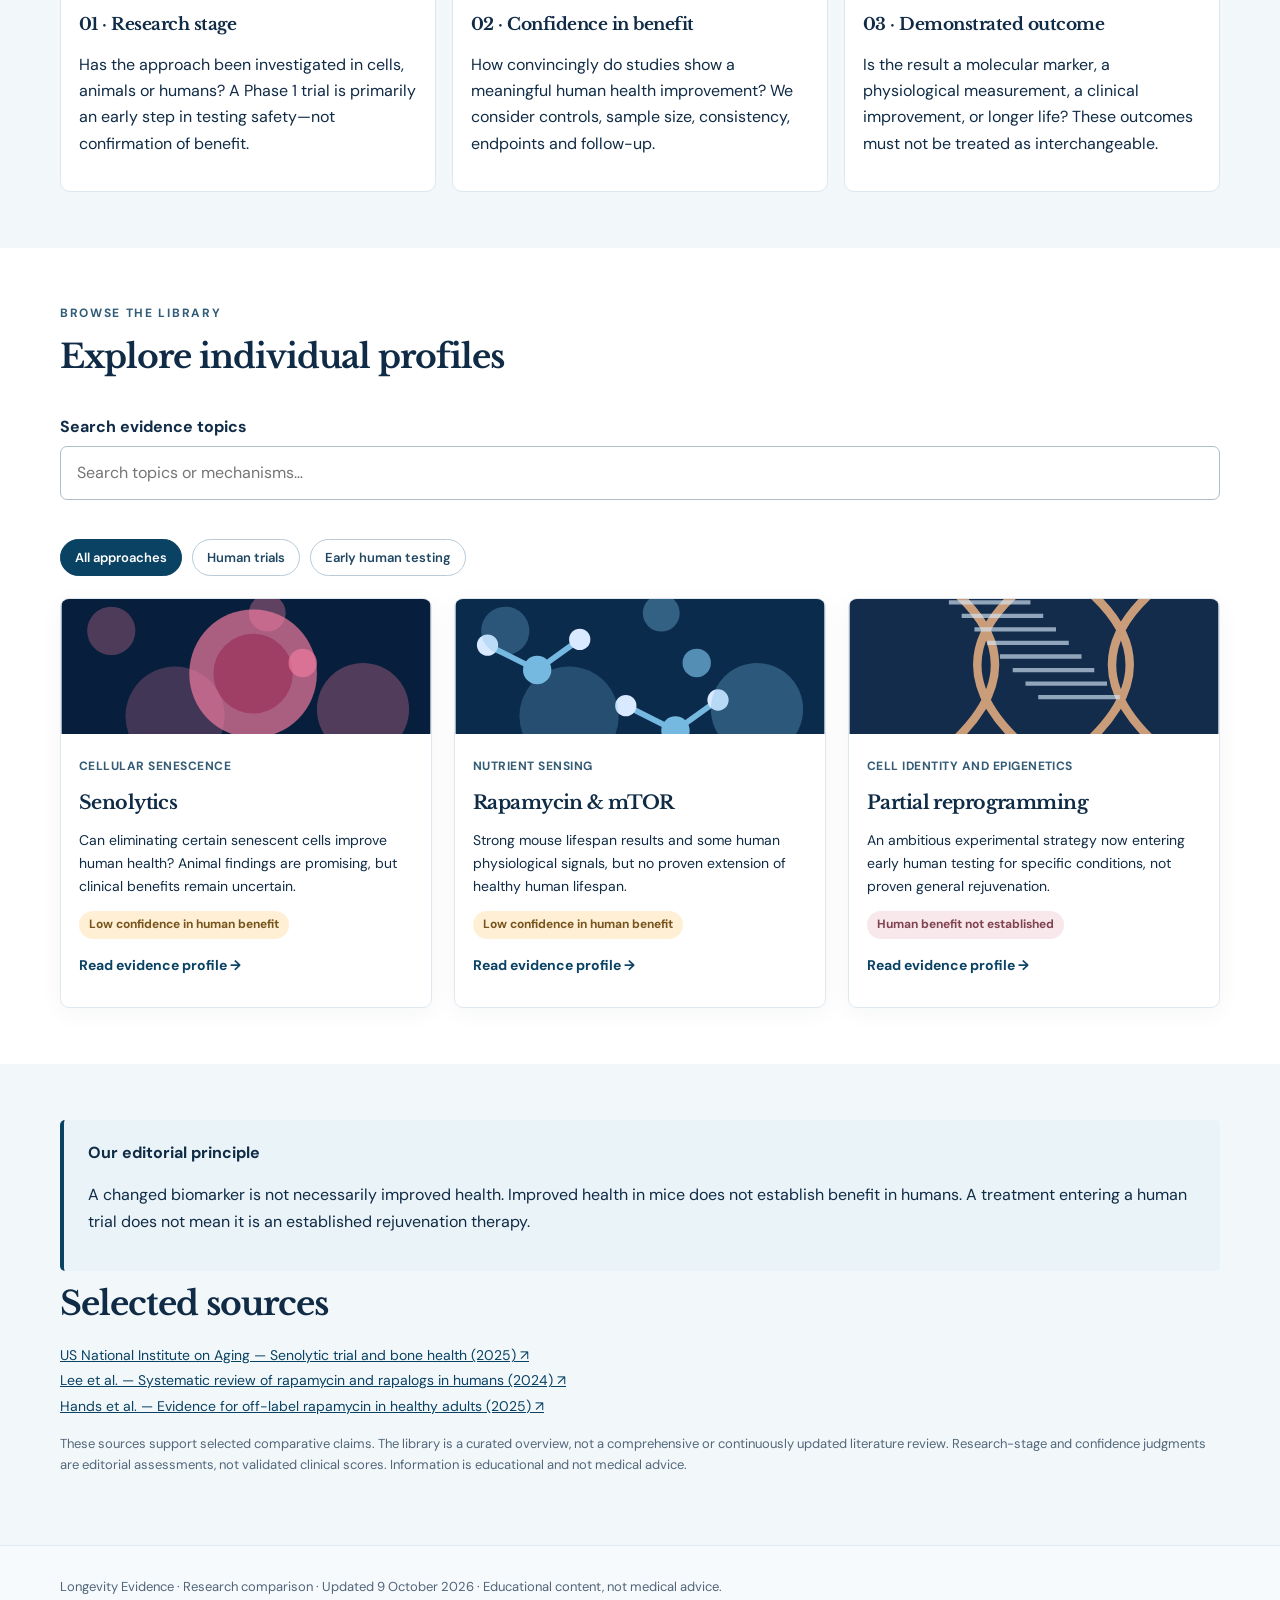
==== commit db8f9152: "Add files via upload" ====
--- a/library.html
+++ b/library.html
@@ -1,7 +1,22 @@
-<!doctype html><html lang="en"><head><meta charset="utf-8"><meta name="viewport" content="width=device-width, initial-scale=1"><meta name="description" content="Clear, evidence-led coverage of aging biology and rejuvenation research."><title>Evidence Library | Longevity Evidence</title><link rel="stylesheet" href="style.css"></head><body><header><nav><a class="brand" href="index.html">LONGEVITY EVIDENCE<span class="tagline">RESEARCH TODAY. A HEALTHIER TOMORROW.</span></a><div class="links"><a href="index.html" >Home</a><a href="research.html" >Weekly Research</a><a href="library.html" aria-current=page>Evidence Library</a></div></nav></header><div class="hero"><div class="wrap"><div class="eyebrow">Evidence library</div><h1>Explore the evidence</h1><p class="lead">Browse emerging approaches to healthier human aging.</p></div></div>
-<section><div class="wrap"><label for="search"><strong>Search topics</strong></label><input id="search" type="search" placeholder="Search senolytics, rapamycin, mitochondria…" aria-label="Search evidence topics"><div class="grid" id="topics">
-<article class="card" data-name="senolytics senescent cells"><img src="cells.svg" alt="Abstract scientific illustration"><h3>Senolytics</h3><p>Strategies to selectively eliminate senescent cells.</p><span class="pill">Early human clinical</span><p><a href="senolytics.html">View profile →</a></p></article>
-<article class="card" data-name="rapamycin mtor"><img src="molecule.svg" alt="Abstract scientific illustration"><h3>Rapamycin &amp; mTOR inhibition</h3><p>Investigating nutrient sensing and aging.</p><span class="pill warn">Human evidence developing</span><p><a href="rapamycin.html">View profile →</a></p></article>
-<article class="card" data-name="partial cellular reprogramming"><img src="dna.svg" alt="Abstract scientific illustration"><h3>Partial cellular reprogramming</h3><p>Exploring cellular age-associated changes.</p><span class="pill pre">Early human Phase 1</span><p><a href="reprogramming.html">View profile →</a></p></article>
-</div><p id="empty" hidden>No matching topics.</p></div></section>
-<script>const input=document.querySelector("#search");input.addEventListener("input",()=>{let visible=0;document.querySelectorAll("#topics article").forEach(card=>{const match=card.dataset.name.includes(input.value.toLowerCase().trim());card.hidden=!match;if(match)visible++});document.querySelector("#empty").hidden=visible!==0})</script><footer><div class="wrap">Longevity Evidence · Educational research prototype · Not medical advice · Scientific content requires editorial review before publication.</div></footer></body></html>+<!doctype html>
+<html lang="en"><head><meta charset="utf-8"><meta name="viewport" content="width=device-width,initial-scale=1"><meta name="description" content="Compare longevity interventions by research stage, human evidence, and demonstrated outcomes."><title>Evidence Comparison | Longevity Evidence</title><link rel="stylesheet" href="style.css"><style>
+.compare-intro{max-width:820px}.compare-panel{background:#fff;border:1px solid #dce7ee;border-radius:12px;padding:24px;box-shadow:0 6px 24px #10344b0b}.comparison-scroller{overflow-x:auto;-webkit-overflow-scrolling:touch}.compare-table{border-collapse:collapse;width:100%;min-width:780px;font-size:14px}.compare-table th{background:#edf4f8;color:#1a3c57;font-size:12px;letter-spacing:.04em;text-transform:uppercase}.compare-table th,.compare-table td{padding:17px 14px;text-align:left;border-bottom:1px solid #e0e8ef;vertical-align:top}.compare-table th:first-child,.compare-table td:first-child{min-width:170px}.compare-table tbody tr:hover{background:#f6fafc}.compare-table a{font-weight:700}.status{display:inline-block;border-radius:999px;padding:4px 10px;background:#edf3fa;color:#245575;font-size:12px;font-weight:700;white-space:nowrap}.status.low{background:#fff0d5;color:#77541d}.status.none{background:#f8e8eb;color:#814351}.legend{display:grid;grid-template-columns:repeat(3,minmax(0,1fr));gap:16px}.legend>div{border:1px solid #dce7ee;border-radius:10px;padding:18px;background:#fff}.legend h3{font-size:17px}.compare-controls{display:flex;flex-wrap:wrap;gap:10px;margin:14px 0 22px}.filter{border:1px solid #b8cbd7;background:white;color:#204762;padding:9px 14px;border-radius:30px;font:600 13px 'DM Sans',system-ui;cursor:pointer}.filter[aria-pressed="true"]{background:#0a4264;color:white;border-color:#0a4264}.smallprint{font-size:13px;color:#52687a}.card .mini-meta{font-size:12px;font-weight:700;color:#345c75;text-transform:uppercase;letter-spacing:.04em}.card img{width:100%;height:135px;object-fit:cover}.card .card-body{padding:18px}.card p{font-size:14px}.profile-link{display:inline-block;margin-top:8px}.key-point{background:#eaf3f7;border-left:4px solid #0a4264;padding:20px 24px;border-radius:5px}.source-links{font-size:14px;line-height:1.8}@media(max-width:750px){.legend{grid-template-columns:1fr}.compare-panel{padding:14px}.compare-table th,.compare-table td{padding:13px 11px}.compare-controls{gap:7px}}
+</style></head><body>
+<header><nav><a class="brand" href="index.html">LONGEVITY EVIDENCE<span class="tagline">RESEARCH TODAY. A HEALTHIER TOMORROW.</span></a><div class="links"><a href="index.html">Home</a><a href="research.html">Weekly Research</a><a href="library.html" aria-current="page">Evidence Library</a></div></nav></header>
+<div class="hero"><div class="wrap"><div class="eyebrow">Evidence library · Comparative research guide</div><h1>Compare the evidence, not just the promise.</h1><p class="lead compare-intro">Three prominent longevity approaches. Different mechanisms, different levels of evidence—and no demonstrated extension of human lifespan.</p><a class="btn" href="#comparison">Explore comparison ↓</a></div></div>
+<section id="comparison"><div class="wrap"><div class="eyebrow">At a glance</div><h2>Longevity intervention comparison</h2><p class="compare-intro muted">A research-stage label tells you whether a treatment has been tested in people. It does <strong>not</strong> tell you whether it works. The confidence assessment below refers specifically to <strong>meaningful benefits for human healthy aging</strong>.</p><div class="compare-panel"><div class="comparison-scroller" role="region" aria-label="Scrollable evidence comparison table" tabindex="0"><table class="compare-table"><thead><tr><th scope="col">Approach</th><th scope="col">Research stage</th><th scope="col">Animal evidence</th><th scope="col">Human healthy-aging benefit</th><th scope="col">Human lifespan extension</th></tr></thead><tbody>
+<tr><td><a href="senolytics.html">Senolytics ↗</a><p class="smallprint">Remove selected senescent cells</p></td><td><span class="status">Human trials</span><p class="smallprint">Small trials, including randomised studies</p></td><td>Promising effects on some health and lifespan outcomes in mice</td><td><span class="status low">Low confidence</span><p class="smallprint">Limited or mixed clinical outcomes</p></td><td><span class="status none">Not demonstrated</span></td></tr>
+<tr><td><a href="rapamycin.html">Rapamycin / mTOR ↗</a><p class="smallprint">Modulate nutrient-sensing pathways</p></td><td><span class="status">Human trials</span><p class="smallprint">Small studies of rapamycin and related drugs</p></td><td>Repeated lifespan extension in mice</td><td><span class="status low">Low confidence</span><p class="smallprint">Some physiological signals; healthspan effect unproven</p></td><td><span class="status none">Not demonstrated</span></td></tr>
+<tr><td><a href="reprogramming.html">Partial reprogramming ↗</a><p class="smallprint">Alter age-associated cellular states</p></td><td><span class="status">Early human testing</span><p class="smallprint">Initial disease-specific gene-therapy trials</p></td><td>Selected tissue and functional improvements in experimental models; safety and durability unresolved</td><td><span class="status none">Not established</span><p class="smallprint">Early safety signals are not proof of efficacy</p></td><td><span class="status none">Not demonstrated</span></td></tr>
+</tbody></table></div><p class="smallprint">On a phone or tablet, swipe sideways within the table to see all columns. Assessment date: 9 October 2026. Editorial overview, not a systematic review.</p></div></div></section>
+<section class="soft"><div class="wrap"><div class="eyebrow">How to interpret the ratings</div><h2>Three separate questions</h2><div class="legend"><div><h3>01 · Research stage</h3><p>Has the approach been investigated in cells, animals or humans? A Phase 1 trial is primarily an early step in testing safety—not confirmation of benefit.</p></div><div><h3>02 · Confidence in benefit</h3><p>How convincingly do studies show a meaningful human health improvement? We consider controls, sample size, consistency, endpoints and follow-up.</p></div><div><h3>03 · Demonstrated outcome</h3><p>Is the result a molecular marker, a physiological measurement, a clinical improvement, or longer life? These outcomes must not be treated as interchangeable.</p></div></div></div></section>
+<section><div class="wrap"><div class="sectiontop"><div><div class="eyebrow">Browse the library</div><h2>Explore individual profiles</h2></div></div><label for="search"><strong>Search evidence topics</strong></label><input id="search" type="search" placeholder="Search topics or mechanisms…" aria-label="Search evidence topics"><div class="compare-controls" role="group" aria-label="Filter by research stage"><button class="filter" data-filter="all" aria-pressed="true" type="button">All approaches</button><button class="filter" data-filter="human-trials" aria-pressed="false" type="button">Human trials</button><button class="filter" data-filter="early-human" aria-pressed="false" type="button">Early human testing</button></div><div class="grid" id="topics">
+<article class="card image-card" data-name="senolytics senescent cells dasatinib quercetin fisetin" data-stage="human-trials"><img src="cells.svg" alt="Abstract illustration of cells"><div class="card-body"><span class="mini-meta">Cellular senescence</span><h3>Senolytics</h3><p>Can eliminating certain senescent cells improve human health? Animal findings are promising, but clinical benefits remain uncertain.</p><span class="status low">Low confidence in human benefit</span><p><a class="profile-link" href="senolytics.html">Read evidence profile →</a></p></div></article>
+<article class="card image-card" data-name="rapamycin mtor sirolimus rapalogs" data-stage="human-trials"><img src="molecule.svg" alt="Abstract molecular illustration"><div class="card-body"><span class="mini-meta">Nutrient sensing</span><h3>Rapamycin &amp; mTOR</h3><p>Strong mouse lifespan results and some human physiological signals, but no proven extension of healthy human lifespan.</p><span class="status low">Low confidence in human benefit</span><p><a class="profile-link" href="rapamycin.html">Read evidence profile →</a></p></div></article>
+<article class="card image-card" data-name="partial cellular reprogramming yamanaka factors osk gene therapy er100" data-stage="early-human"><img src="dna.svg" alt="Abstract DNA illustration"><div class="card-body"><span class="mini-meta">Cell identity and epigenetics</span><h3>Partial reprogramming</h3><p>An ambitious experimental strategy now entering early human testing for specific conditions, not proven general rejuvenation.</p><span class="status none">Human benefit not established</span><p><a class="profile-link" href="reprogramming.html">Read evidence profile →</a></p></div></article>
+</div><p id="empty" hidden>No topics match those filters. Try a different search.</p></div></section>
+<section class="soft"><div class="wrap"><div class="key-point"><strong>Our editorial principle</strong><p>A changed biomarker is not necessarily improved health. Improved health in mice does not establish benefit in humans. A treatment entering a human trial does not mean it is an established rejuvenation therapy.</p></div><h2>Selected sources</h2><p class="source-links"><a href="https://www.nia.nih.gov/news/senolytic-therapy-shows-subtle-impact-age-related-bone-health-women" target="_blank" rel="noopener noreferrer">US National Institute on Aging — Senolytic trial and bone health (2025) ↗</a><br><a href="https://pubmed.ncbi.nlm.nih.gov/38310895/" target="_blank" rel="noopener noreferrer">Lee et al. — Systematic review of rapamycin and rapalogs in humans (2024) ↗</a><br><a href="https://pubmed.ncbi.nlm.nih.gov/40778880/" target="_blank" rel="noopener noreferrer">Hands et al. — Evidence for off-label rapamycin in healthy adults (2025) ↗</a></p><p class="smallprint">These sources support selected comparative claims. The library is a curated overview, not a comprehensive or continuously updated literature review. Research-stage and confidence judgments are editorial assessments, not validated clinical scores. Information is educational and not medical advice.</p></div></section>
+<footer><div class="wrap">Longevity Evidence · Research comparison · Updated 9 October 2026 · Educational content, not medical advice.</div></footer>
+<script>
+(()=>{const search=document.getElementById('search');const cards=[...document.querySelectorAll('#topics article')];const buttons=[...document.querySelectorAll('[data-filter]')];const empty=document.getElementById('empty');let active='all';function update(){const q=search.value.trim().toLowerCase();let count=0;cards.forEach(card=>{const show=(active==='all'||card.dataset.stage===active)&&card.dataset.name.includes(q);card.hidden=!show;if(show)count++});empty.hidden=count>0}search.addEventListener('input',update);buttons.forEach(button=>button.addEventListener('click',()=>{active=button.dataset.filter;buttons.forEach(b=>b.setAttribute('aria-pressed',String(b===button)));update()}));update()})();
+</script></body></html>
